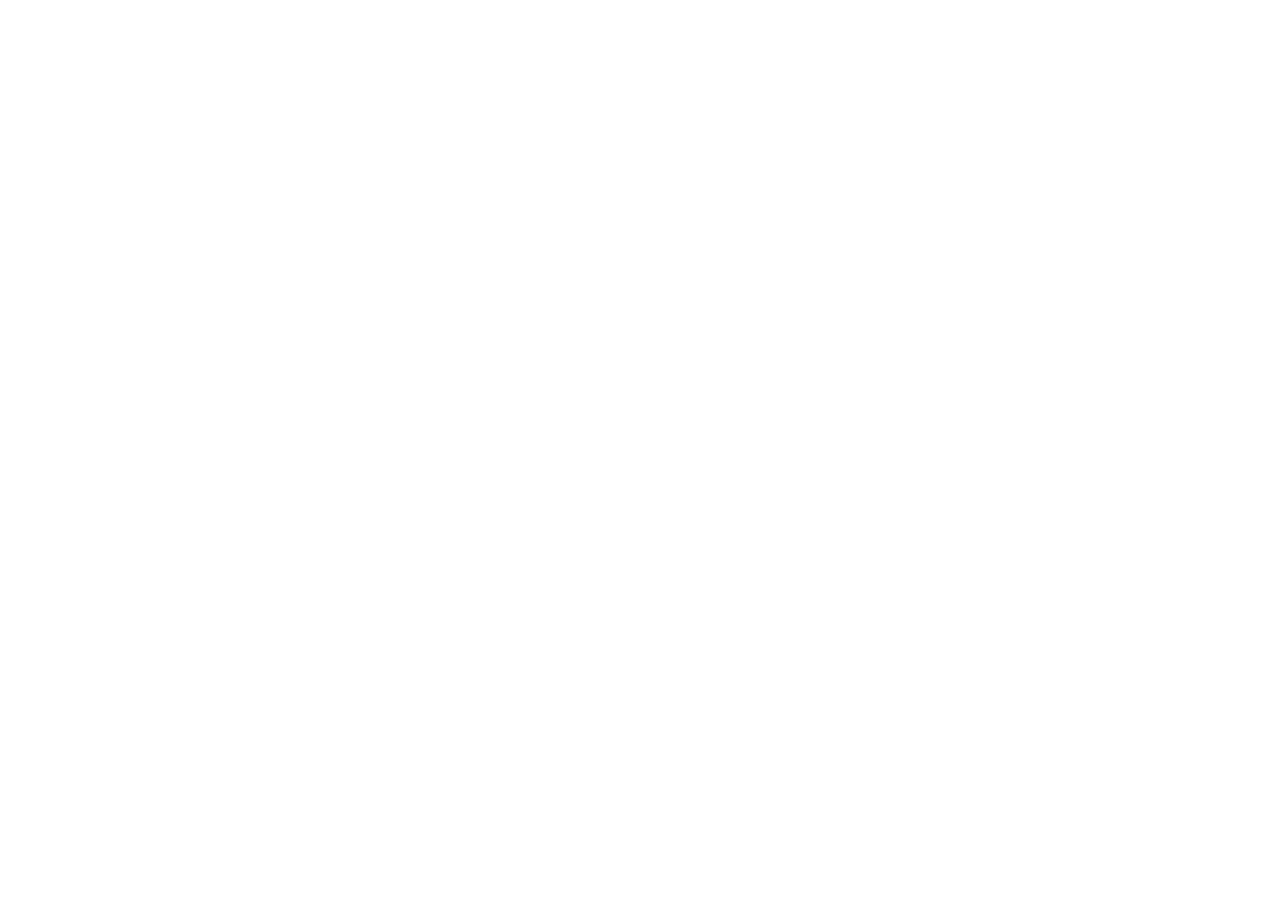
==== index.html @ 57a42b9a "Initial commit Setting CSS, images, and basic HTML up" ====
<!doctype html>
<html>
  <head>
    <meta charset="UTF-8" />
    <meta name="viewport" content="width=device-width, initial-scale=1.0" />
    <title>Princess Carolyn</title>
    <link rel="icon" href="./IMG/princess-carolyn.jpeg" />
    <link rel="stylesheet" href="./css/style.css" />
  </head>
  <body>
    <!-- header -->
    <header></header>

    <!-- main-->
    <main></main>

    <!-- footer-->
    <footer></footer>
  </body>
</html>
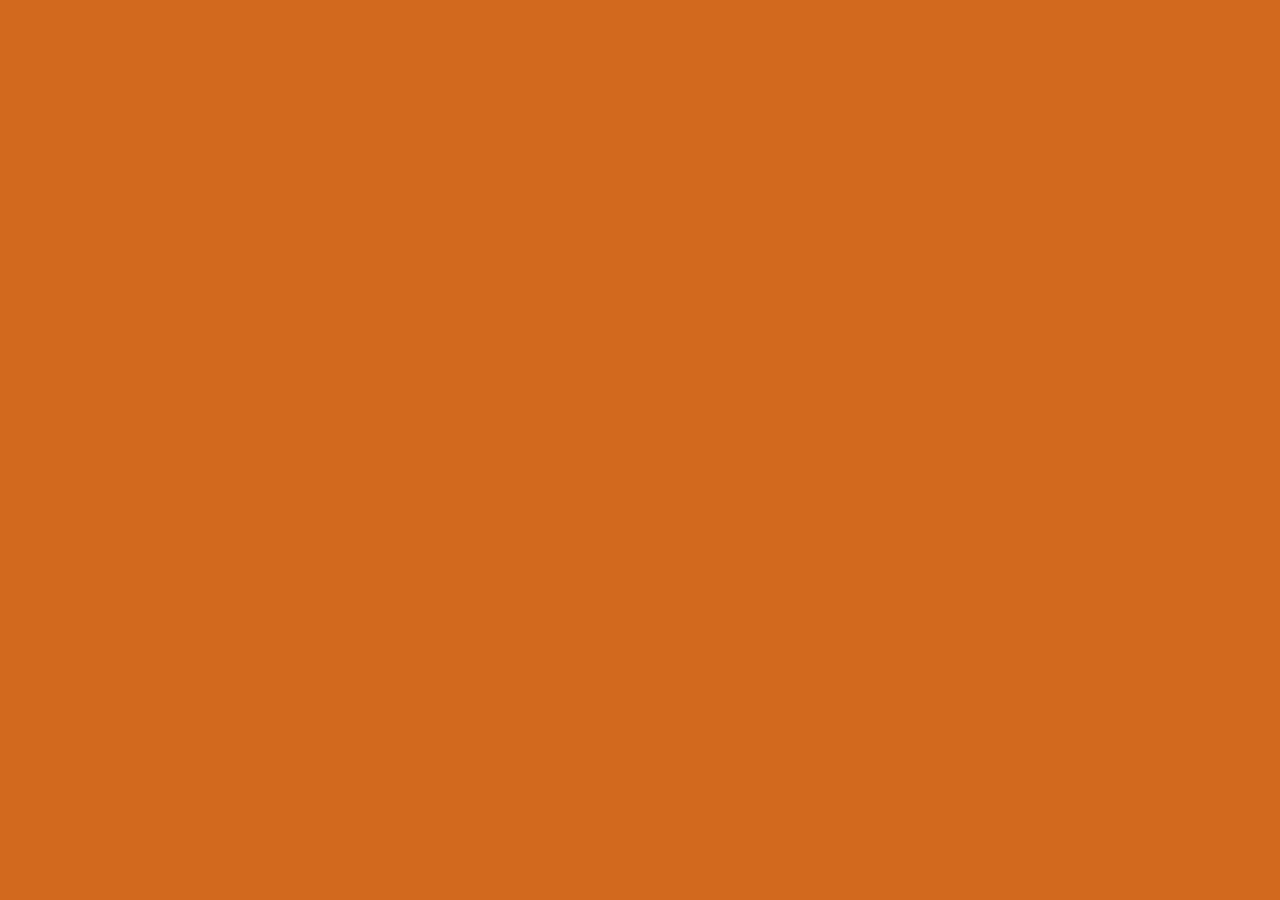
==== commit 589b4588: "Update index.html" ====
--- a/index.html
+++ b/index.html
@@ -5,7 +5,7 @@
     <meta name="viewport" content="width=device-width, initial-scale=1.0" />
     <title>Princess Carolyn</title>
     <link rel="icon" href="./IMG/princess-carolyn.jpeg" />
-    <link rel="stylesheet" href="./css/style.css" />
+    <link rel="stylesheet" href="./CSS/style.css" />
   </head>
   <body>
     <!-- header -->
--- a/CSS/style.css
+++ b/CSS/style.css
@@ -0,0 +1,3 @@
+body {
+  background-color: chocolate;
+}
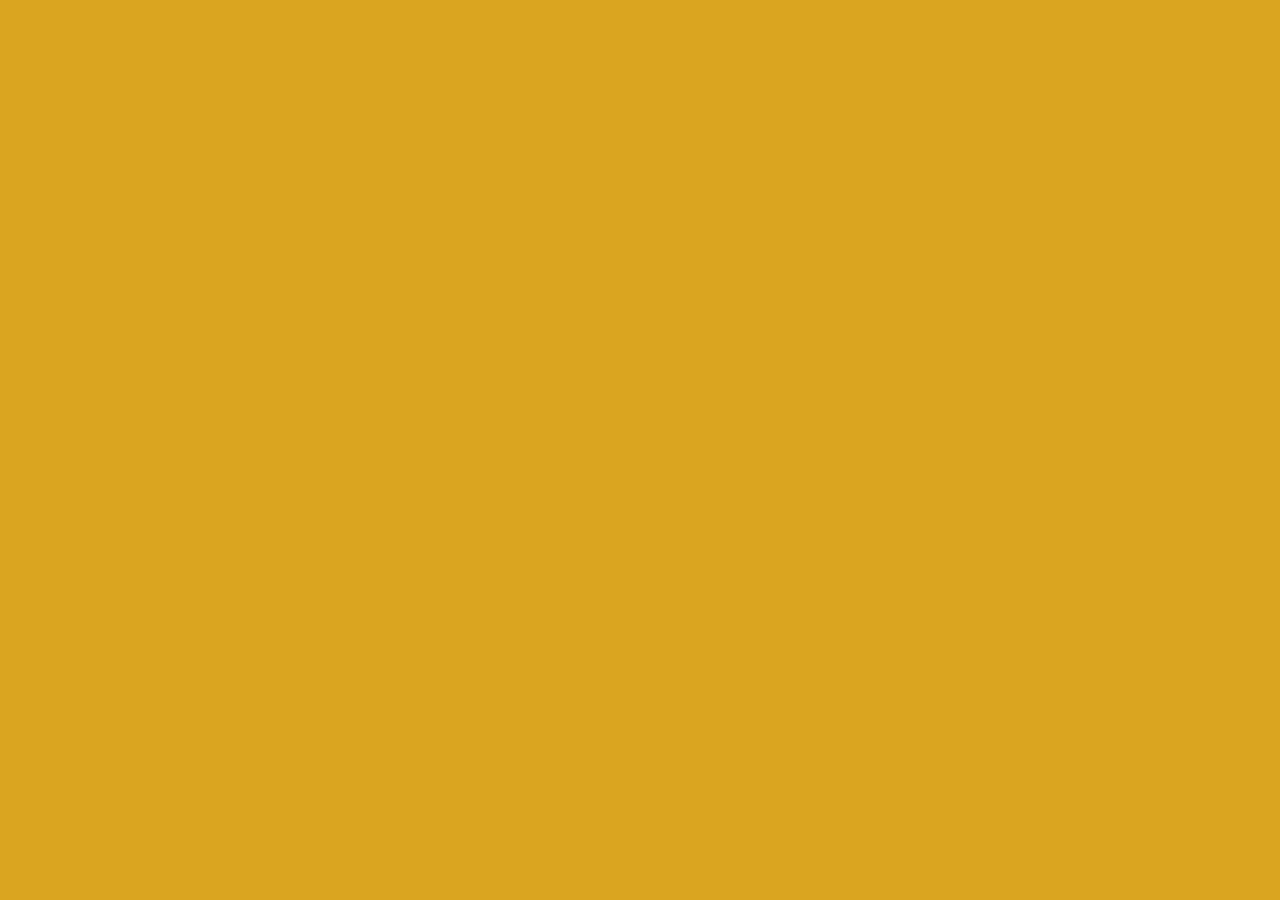
==== commit e4878f1c: "testing browser caching" ====
--- a/index.html
+++ b/index.html
@@ -5,7 +5,7 @@
     <meta name="viewport" content="width=device-width, initial-scale=1.0" />
     <title>Princess Carolyn</title>
     <link rel="icon" href="./IMG/princess-carolyn.jpeg" />
-    <link rel="stylesheet" href="./CSS/style.css" />
+    <link rel="stylesheet" href="./CSS/style.css?v=2" />
   </head>
   <body>
     <!-- header -->
--- a/CSS/style.css
+++ b/CSS/style.css
@@ -1,3 +1,3 @@
 body {
-  background-color: chocolate;
+  background-color: goldenrod;
 }
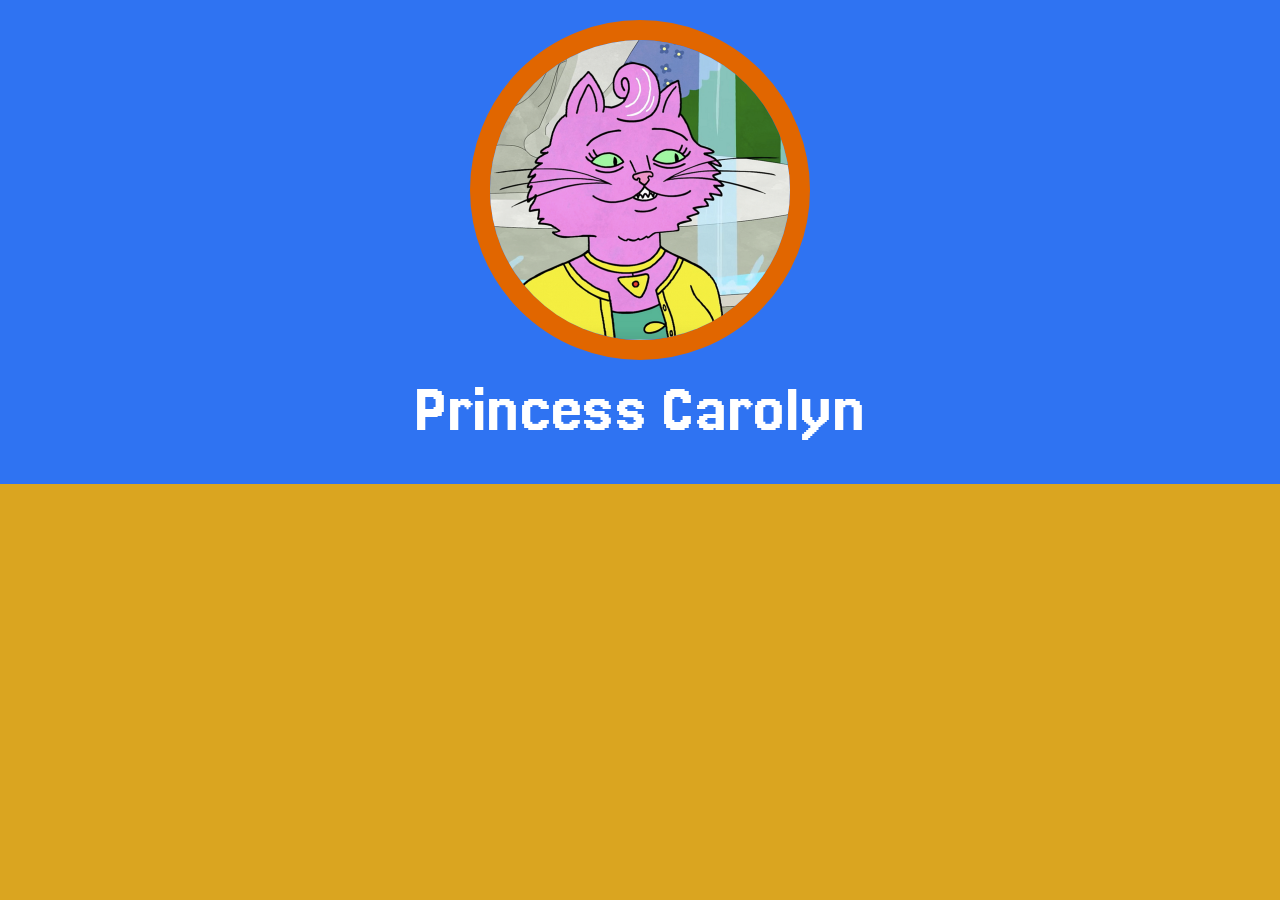
==== commit 5b58ec93: "Done the header" ====
--- a/index.html
+++ b/index.html
@@ -9,7 +9,13 @@
   </head>
   <body>
     <!-- header -->
-    <header></header>
+    <header>
+      <img
+        src="./IMG/princess-carolyn-pfp.png"
+        alt="Princess Carolyn&#39;s profile picture"
+      />
+      <h1>Princess Carolyn</h1>
+    </header>
 
     <!-- main-->
     <main></main>
--- a/CSS/style.css
+++ b/CSS/style.css
@@ -1,3 +1,32 @@
+@import url("https://fonts.googleapis.com/css2?family=Jersey+20&display=swap");
+
 body {
   background-color: goldenrod;
 }
+
+html,
+body {
+  margin: 0;
+  padding: 0;
+}
+
+header {
+  text-align: center;
+  background-color: rgb(47, 115, 242);
+  padding: 20px;
+}
+
+header img {
+  width: 300px;
+  height: 300px;
+  border: 20px solid rgb(225 102 0);
+  border-radius: 50%;
+}
+header h1 {
+  font-family: "Jersey 20", sans-serif;
+  font-weight: 400;
+  font-style: normal;
+  font-size: 70px;
+  margin: 10px 0px 20px;
+  color: white;
+}
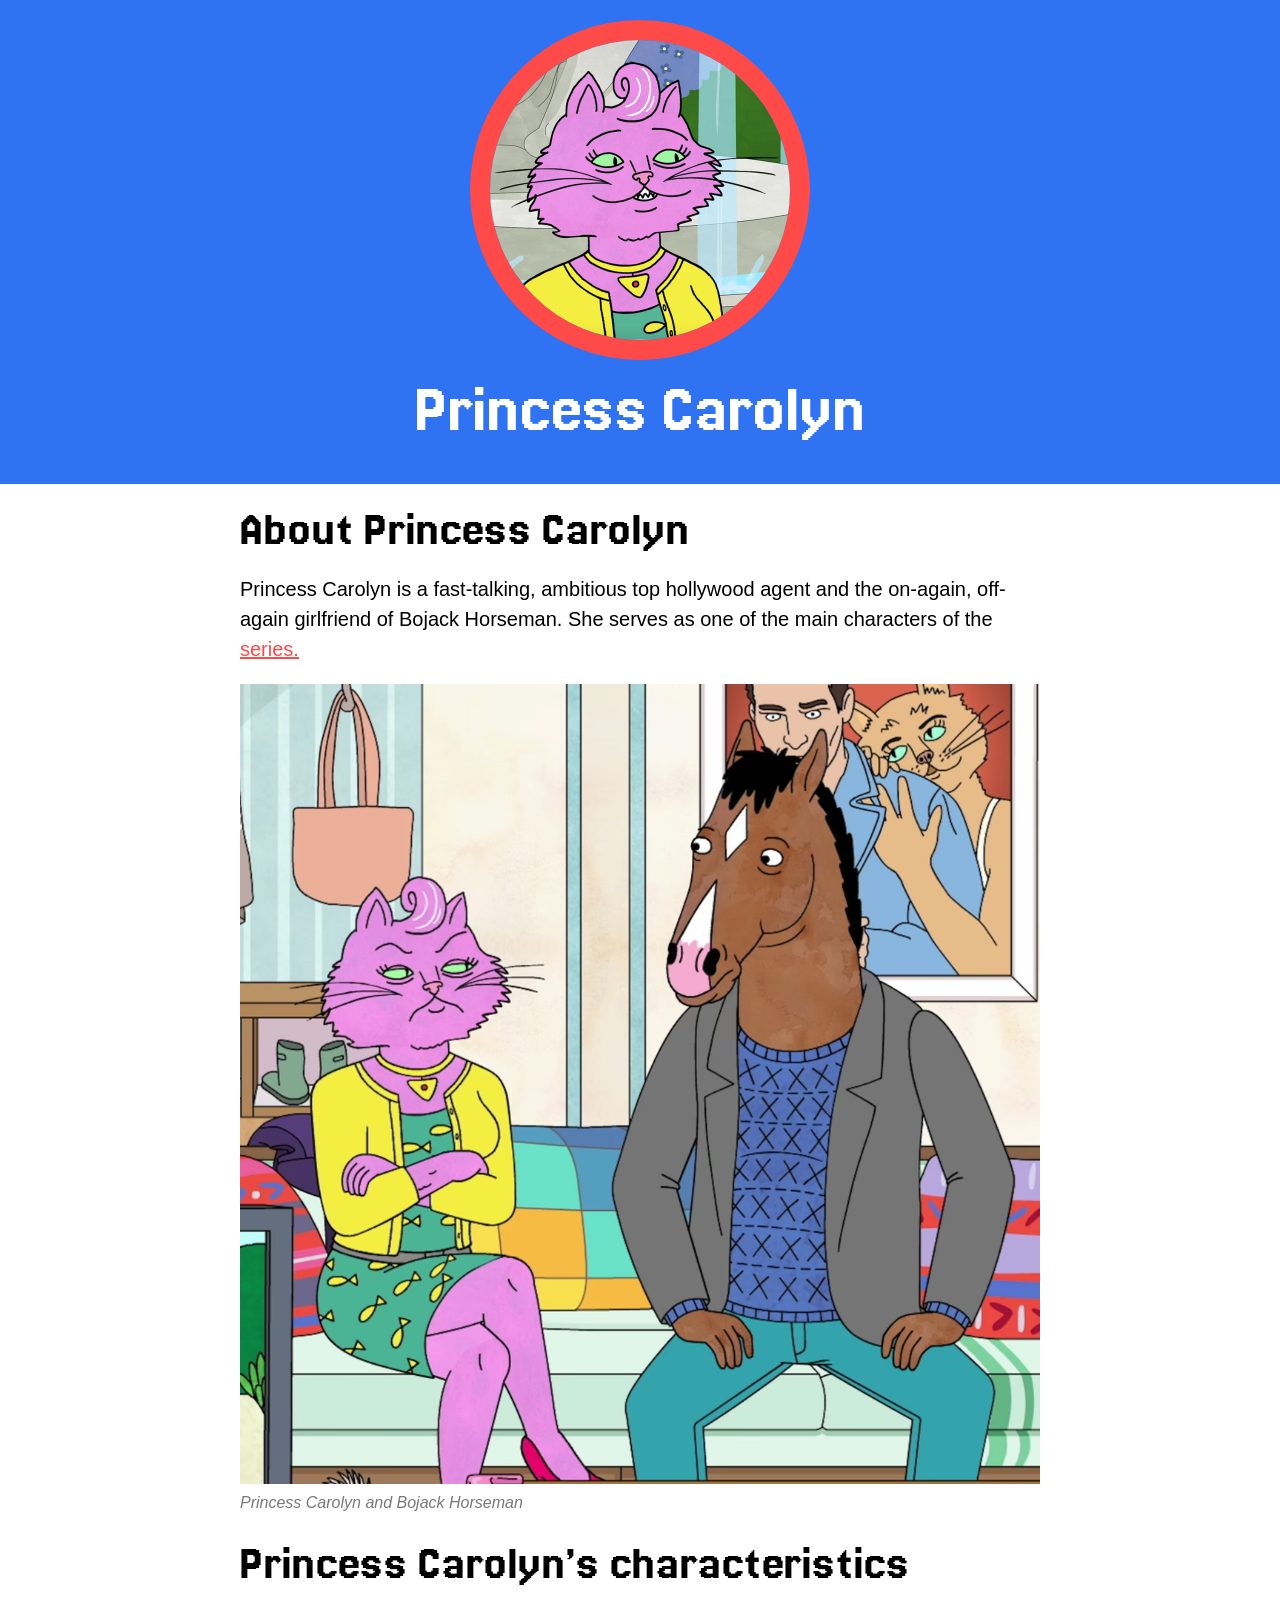
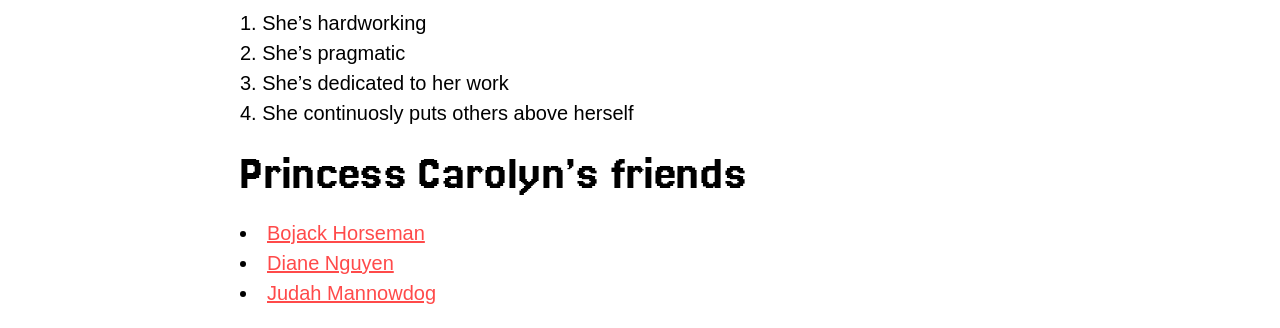
==== commit a8abc0d6: "Created the main section" ====
--- a/index.html
+++ b/index.html
@@ -18,7 +18,53 @@
     </header>
 
     <!-- main-->
-    <main></main>
+    <main>
+      <h2>About Princess Carolyn</h2>
+      <p>
+        Princess Carolyn is a fast-talking, ambitious top hollywood agent and
+        the on-again, off-again girlfriend of Bojack Horseman. She serves as one
+        of the main characters of the
+        <a href="https://www.imdb.com/title/tt3398228/" target="_blank"
+          >series.</a
+        >
+      </p>
+      <img
+        src="./IMG/princess-carolyn-about.png"
+        alt="About Princess Carolyn"
+      />
+      <p class="caption">Princess Carolyn and Bojack Horseman</p>
+      <h2>Princess Carolyn&rsquo;s characteristics</h2>
+      <ol>
+        <li>She&rsquo;s hardworking</li>
+        <li>She&rsquo;s pragmatic</li>
+        <li>She&rsquo;s dedicated to her work</li>
+        <li>She continuosly puts others above herself</li>
+      </ol>
+      <h2>Princess Carolyn&rsquo;s friends</h2>
+      <ul>
+        <li>
+          <a
+            href="https://en.wikipedia.org/wiki/BoJack_Horseman"
+            target="_blank"
+            >Bojack Horseman</a
+          >
+        </li>
+        <li>
+          <a
+            href="https://bojackhorseman.fandom.com/wiki/Diane_Nguyen"
+            target="_blank"
+            >Diane Nguyen</a
+          >
+        </li>
+        <li>
+          <a
+            href="https://bojackhorseman.fandom.com/wiki/Judah_Mannowdog"
+            target="_blank"
+            >Judah Mannowdog</a
+          >
+        </li>
+      </ul>
+    </main>
 
     <!-- footer-->
     <footer></footer>
--- a/CSS/style.css
+++ b/CSS/style.css
@@ -1,13 +1,46 @@
 @import url("https://fonts.googleapis.com/css2?family=Jersey+20&display=swap");
 
 body {
-  background-color: goldenrod;
+  font-family: Arial, Helvetica, sans-serif;
 }
 
 html,
 body {
   margin: 0;
   padding: 0;
+}
+
+p,
+ul,
+ol {
+  font-size: 20px;
+  line-height: 30px;
+}
+
+ul,
+ol {
+  padding: 0;
+  list-style-position: inside;
+}
+
+a,
+a:visited {
+  color: rgb(255, 74, 74);
+}
+
+a:hover {
+  color: rgb(74, 119, 255);
+}
+
+a:active {
+  color: rgb(164, 74, 255);
+}
+
+p.caption {
+  font-size: 16px;
+  color: rgb(120, 120, 120);
+  font-style: oblique;
+  margin: 0;
 }
 
 header {
@@ -19,10 +52,10 @@
 header img {
   width: 300px;
   height: 300px;
-  border: 20px solid rgb(225 102 0);
+  border: 20px solid rgb(255, 74, 74);
   border-radius: 50%;
 }
-header h1 {
+h1 {
   font-family: "Jersey 20", sans-serif;
   font-weight: 400;
   font-style: normal;
@@ -30,3 +63,19 @@
   margin: 10px 0px 20px;
   color: white;
 }
+
+h2 {
+  font-family: "Jersey 20", sans-serif;
+  font-weight: 400;
+  font-style: normal;
+  font-size: 50px;
+  margin: 20px 0px;
+}
+main {
+  width: 800px;
+  margin: 0 auto;
+}
+
+main img {
+  max-width: 100%;
+}
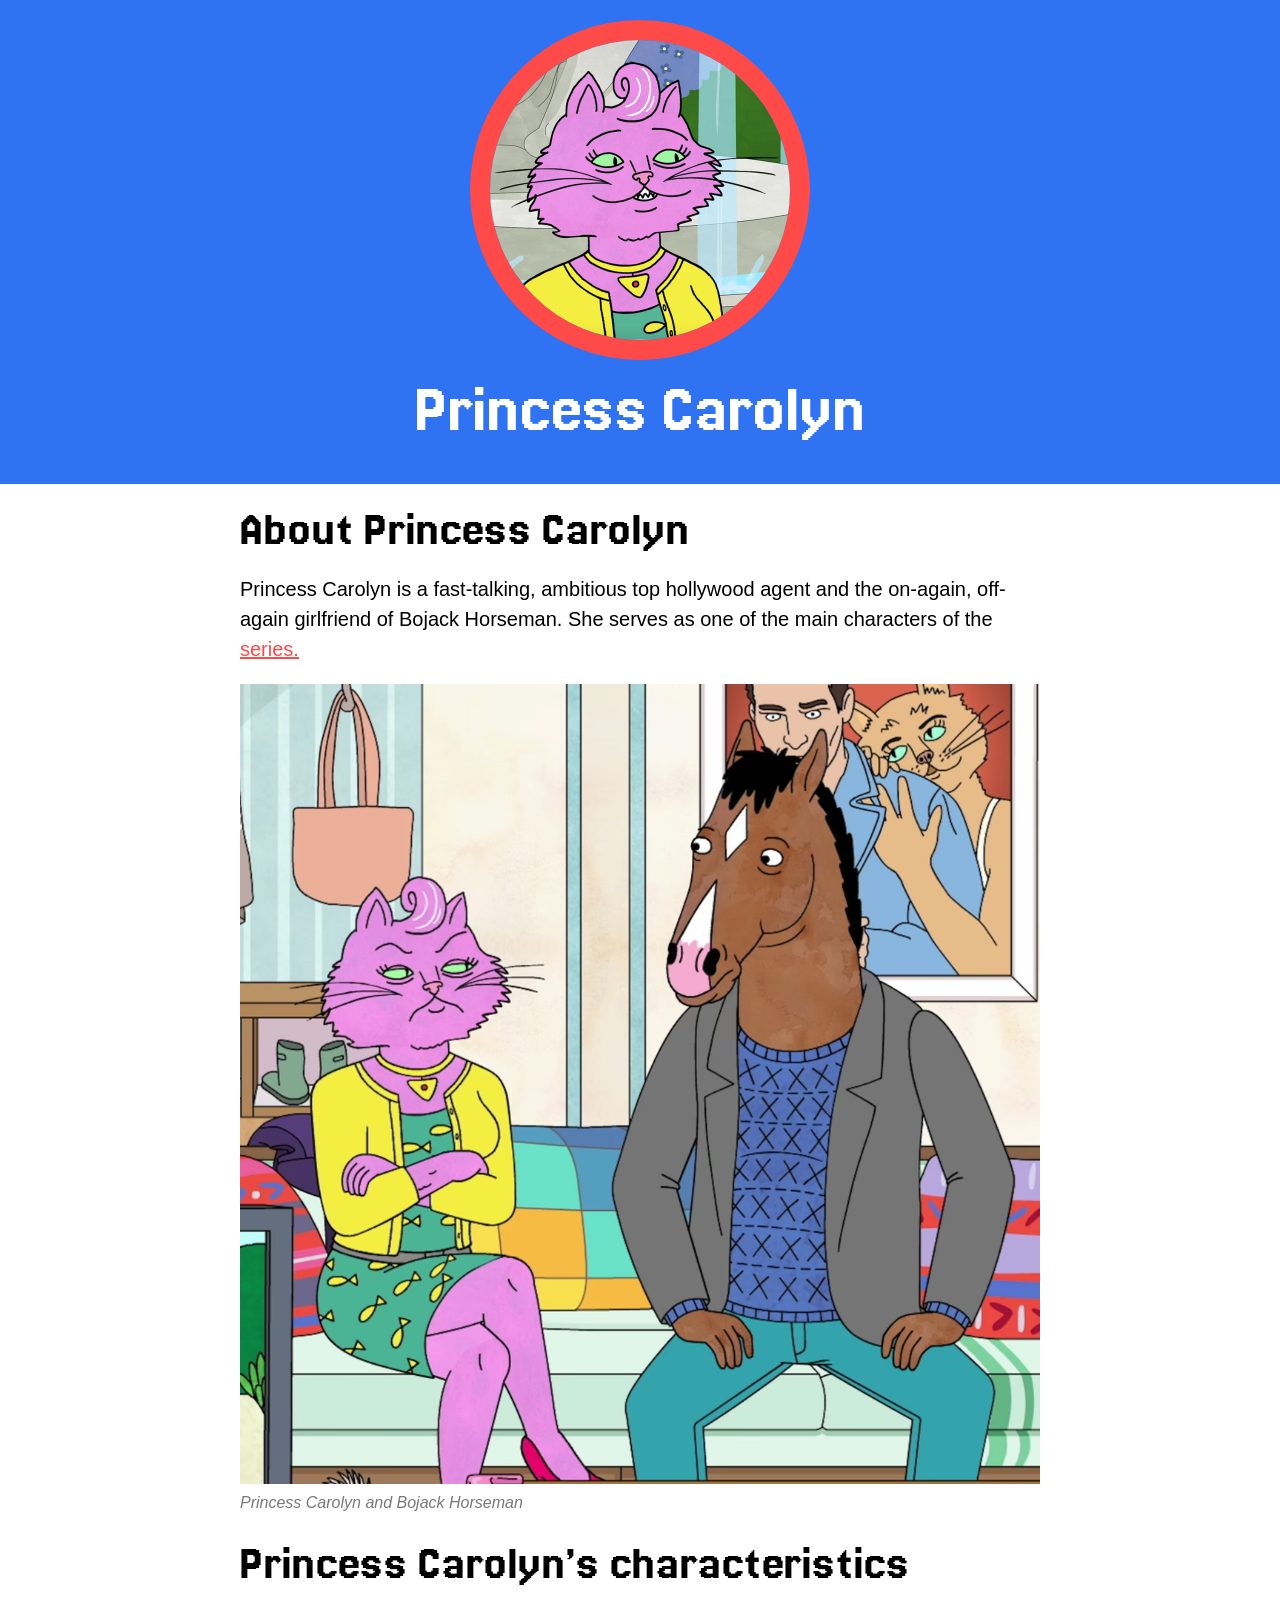
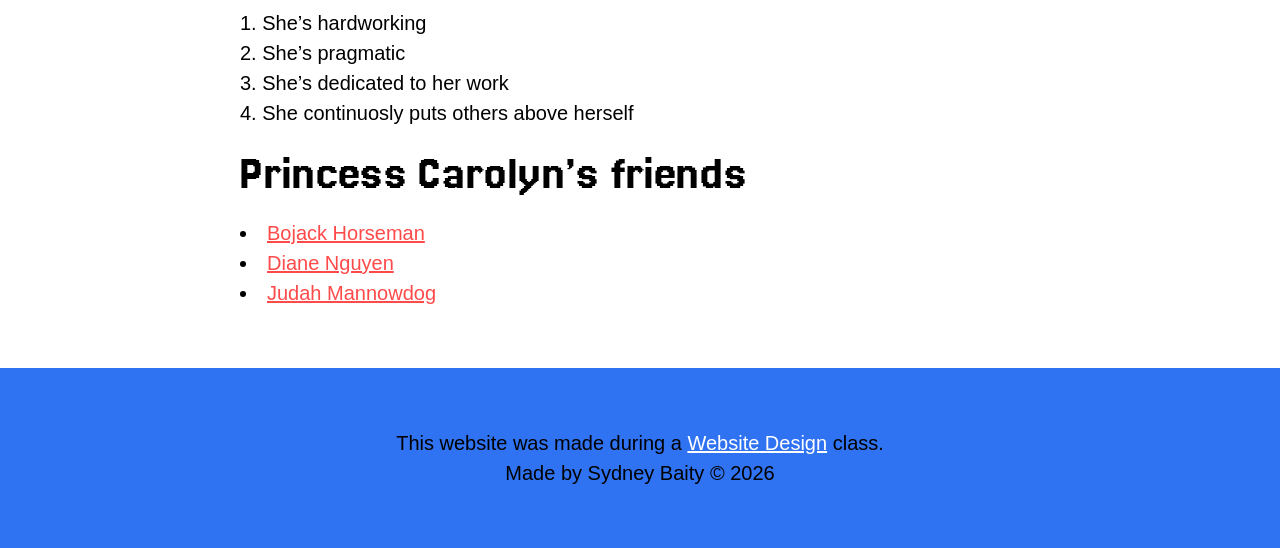
==== commit dff66c03: "Added footer element" ====
--- a/index.html
+++ b/index.html
@@ -67,6 +67,10 @@
     </main>
 
     <!-- footer-->
-    <footer></footer>
+    <footer>
+        <div class="content">
+            <p>This website was made during a <a href="https://www.hccc.edu/catalog/current/courses/arc/arc-109.html" target="_blank">Website Design</a> class. <br> Made by Sydney Baity</a> &#169; 2026</p>
+        </div>
+    </footer>
   </body>
 </html>
--- a/CSS/style.css
+++ b/CSS/style.css
@@ -79,3 +79,24 @@
 main img {
   max-width: 100%;
 }
+
+footer {
+  background-color: rgb(47, 115, 242);
+  padding: 40px;
+  text-align: center;
+  margin-top: 60px;
+}
+
+footer .content {
+  width: 800px;
+  margin: 0 auto;
+}
+
+footer a,
+footer a:visited {
+  color: white;
+}
+
+footer a:hover {
+  color: rgb(255, 192, 74);
+}
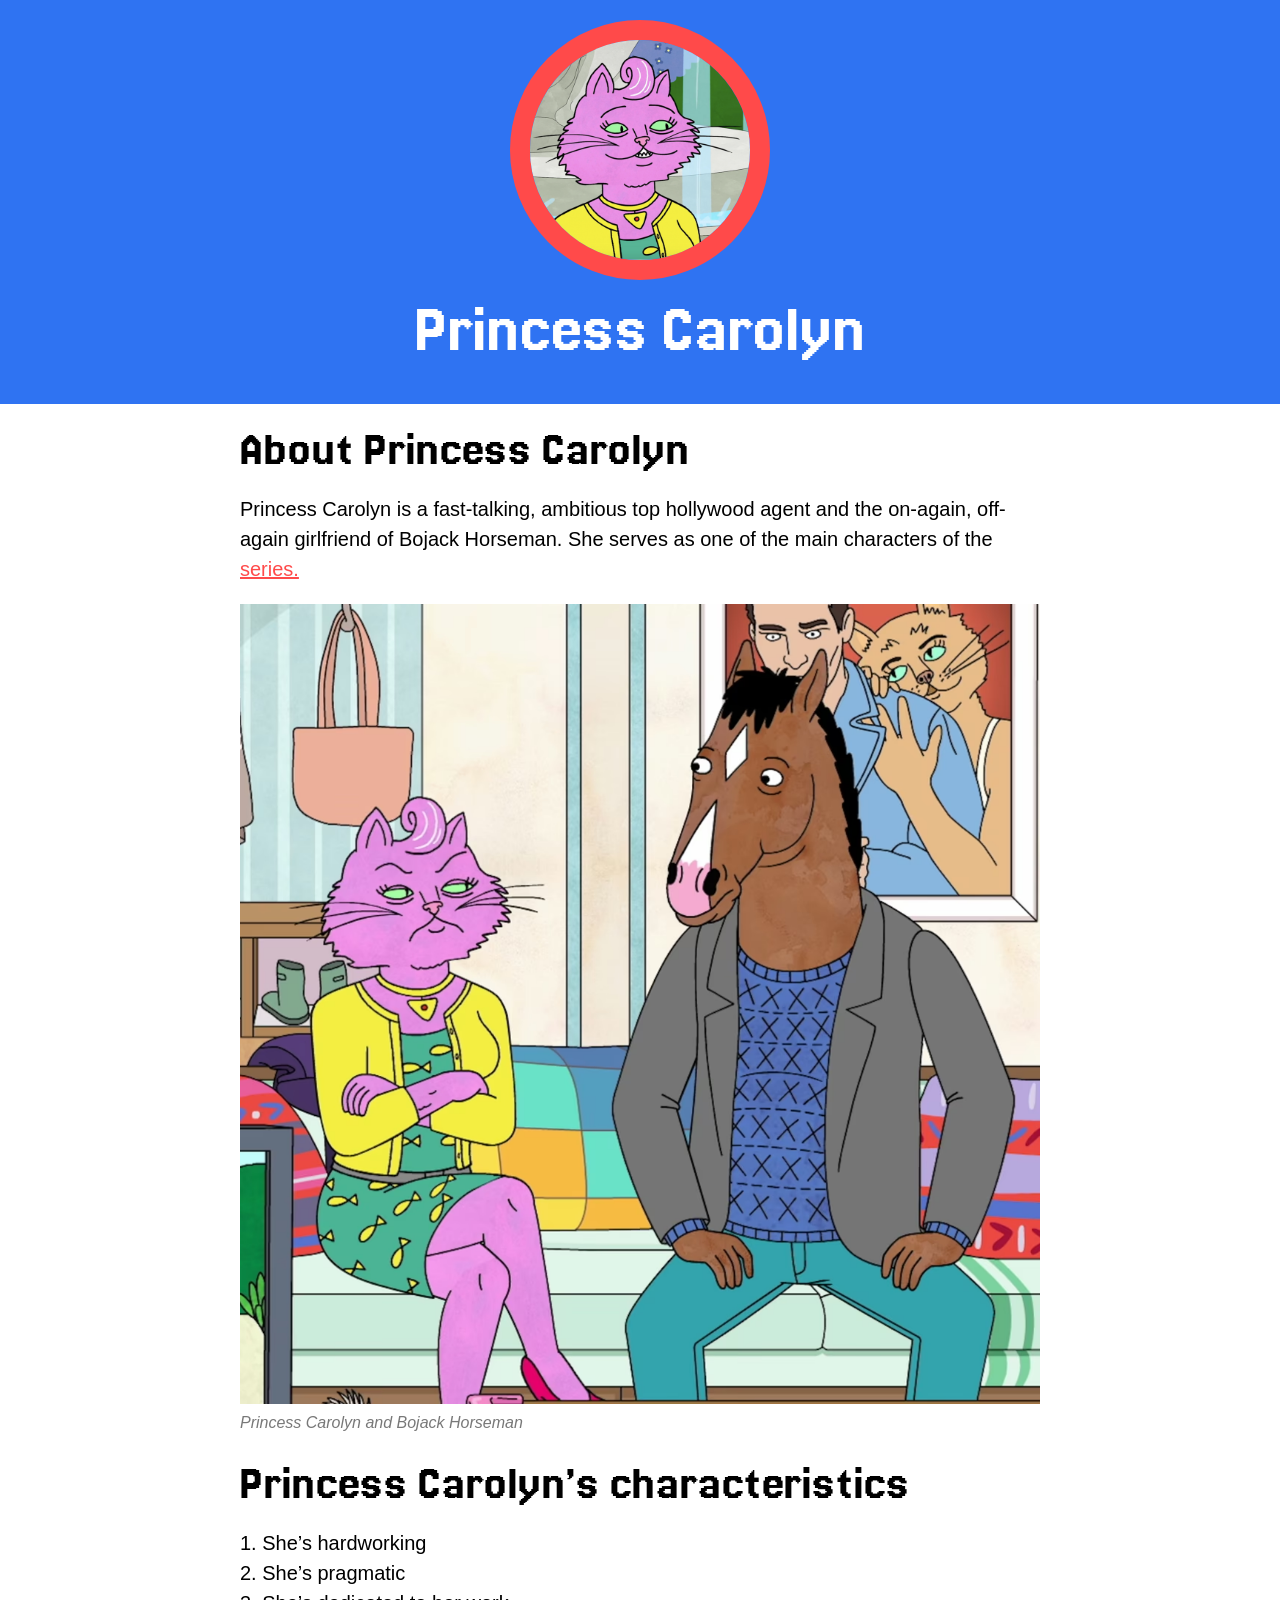
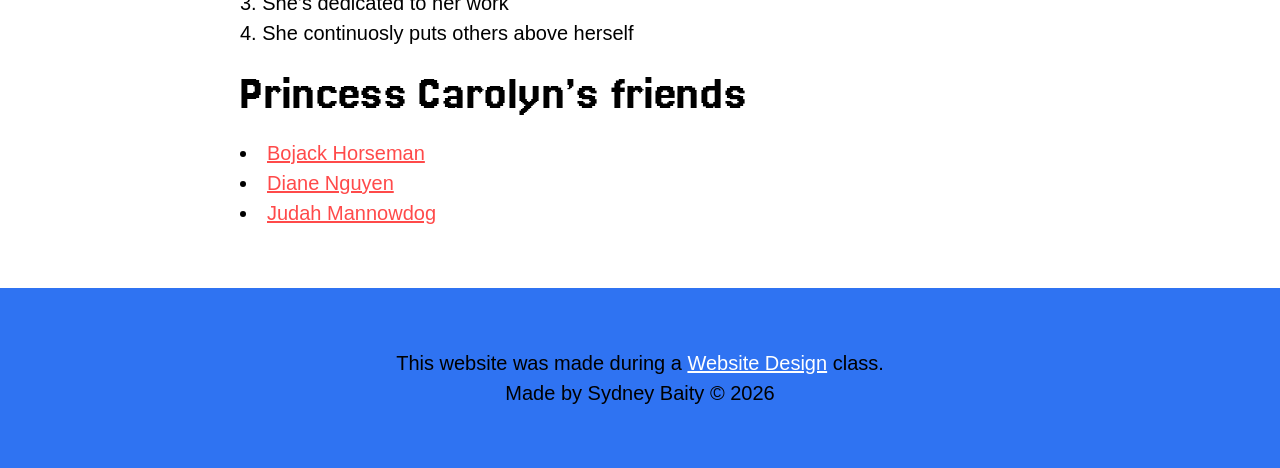
==== commit 611661e6: "Made website responsive" ====
--- a/index.html
+++ b/index.html
@@ -2,7 +2,7 @@
 <html>
   <head>
     <meta charset="UTF-8" />
-    <meta name="viewport" content="width=device-width, initial-scale=1.0" />
+    <meta name="viewport" content="width=device-width, user-scalable=no, initial-scale=1.0" />
     <title>Princess Carolyn</title>
     <link rel="icon" href="./IMG/princess-carolyn.jpeg" />
     <link rel="stylesheet" href="./CSS/style.css?v=2" />
--- a/CSS/style.css
+++ b/CSS/style.css
@@ -50,11 +50,13 @@
 }
 
 header img {
-  width: 300px;
-  height: 300px;
+  width: 220px;
+  height: 220px;
   border: 20px solid rgb(255, 74, 74);
   border-radius: 50%;
+  background-position: -125px -24px;
 }
+
 h1 {
   font-family: "Jersey 20", sans-serif;
   font-weight: 400;
@@ -71,15 +73,28 @@
   font-size: 50px;
   margin: 20px 0px;
 }
+
+@media (max-width: 600px) {
+  h1 {
+    font-size: 50px;
+  }
+
+  h2 {
+    font-size: 40px;
+  }
+}
+
 main {
-  width: 800px;
+  max-width: 800px;
   margin: 0 auto;
+  padding: 0 20px;
 }
 
 main img {
   max-width: 100%;
 }
 
+/* footer */
 footer {
   background-color: rgb(47, 115, 242);
   padding: 40px;
@@ -88,7 +103,7 @@
 }
 
 footer .content {
-  width: 800px;
+  max-width: 800px;
   margin: 0 auto;
 }
 
@@ -100,3 +115,9 @@
 footer a:hover {
   color: rgb(255, 192, 74);
 }
+
+@media (max-width: 600px) {
+  footer p {
+    font-size: 16px;
+  }
+}
